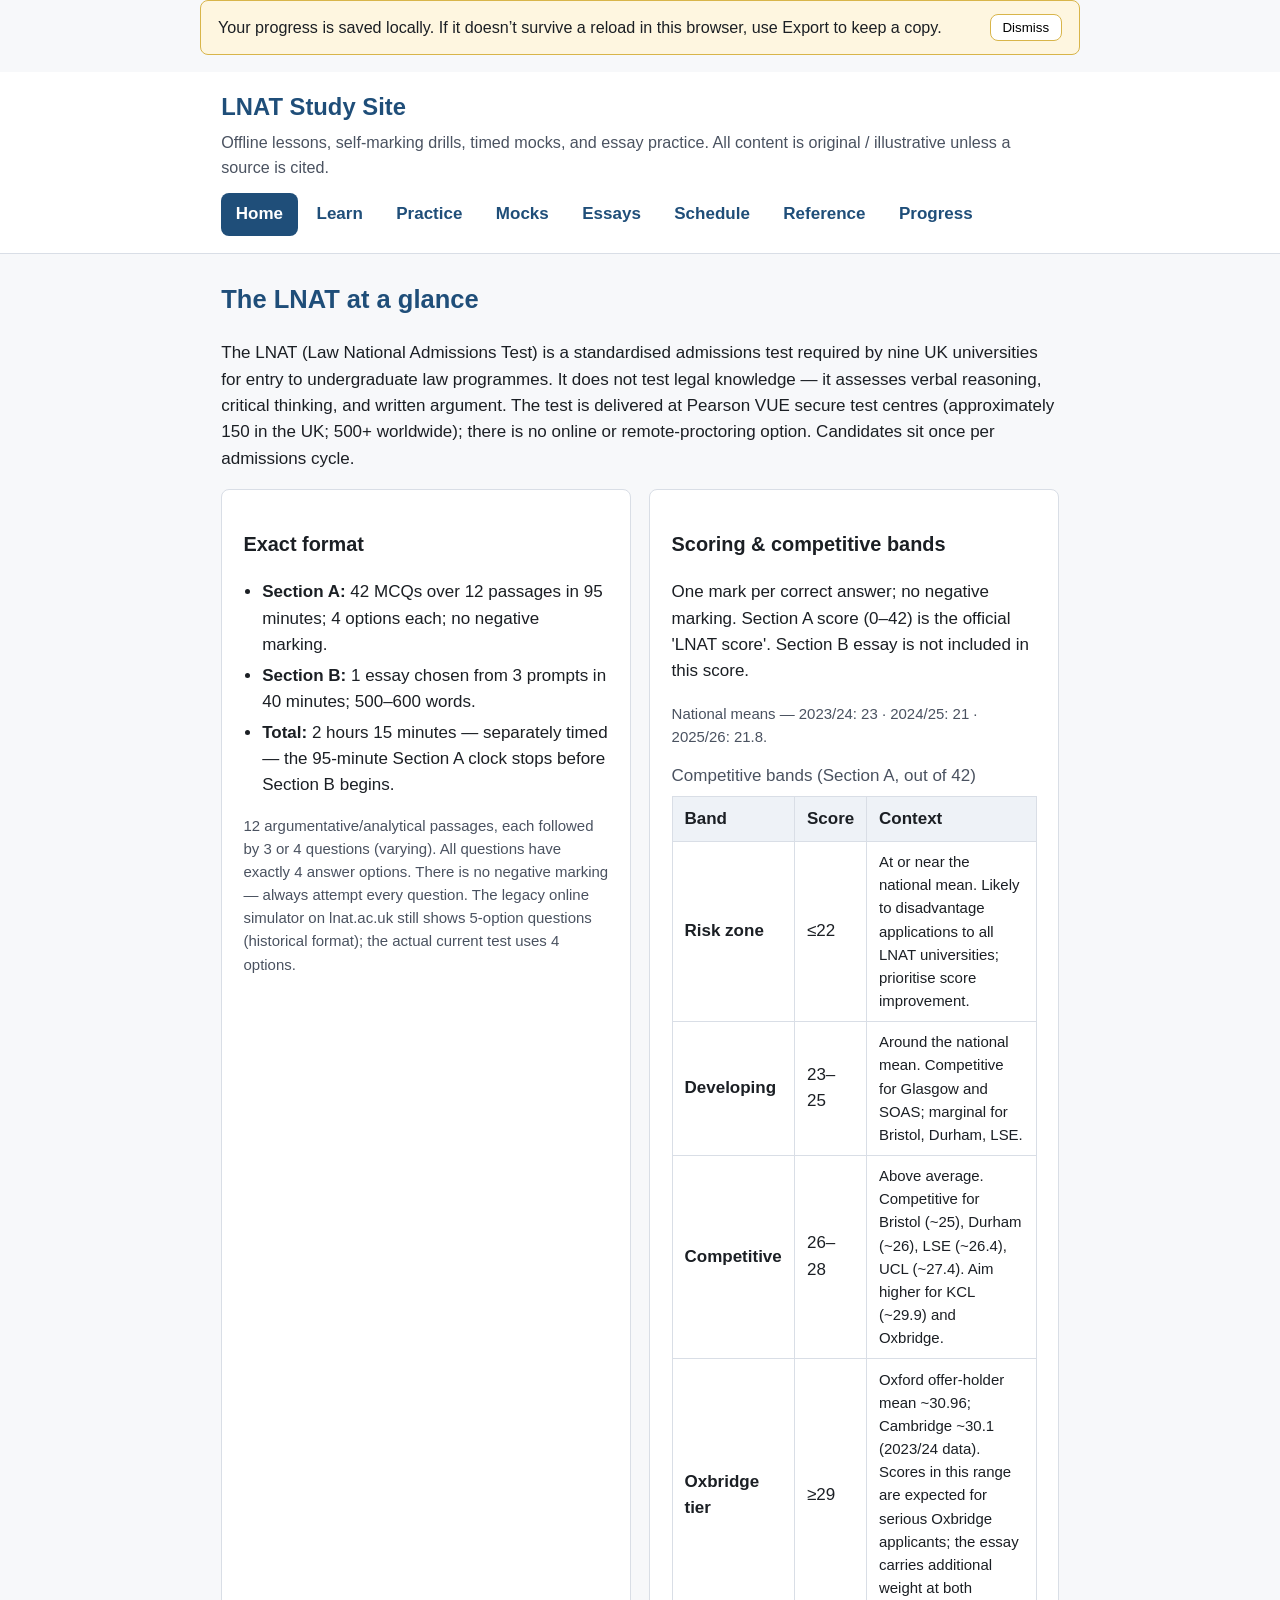
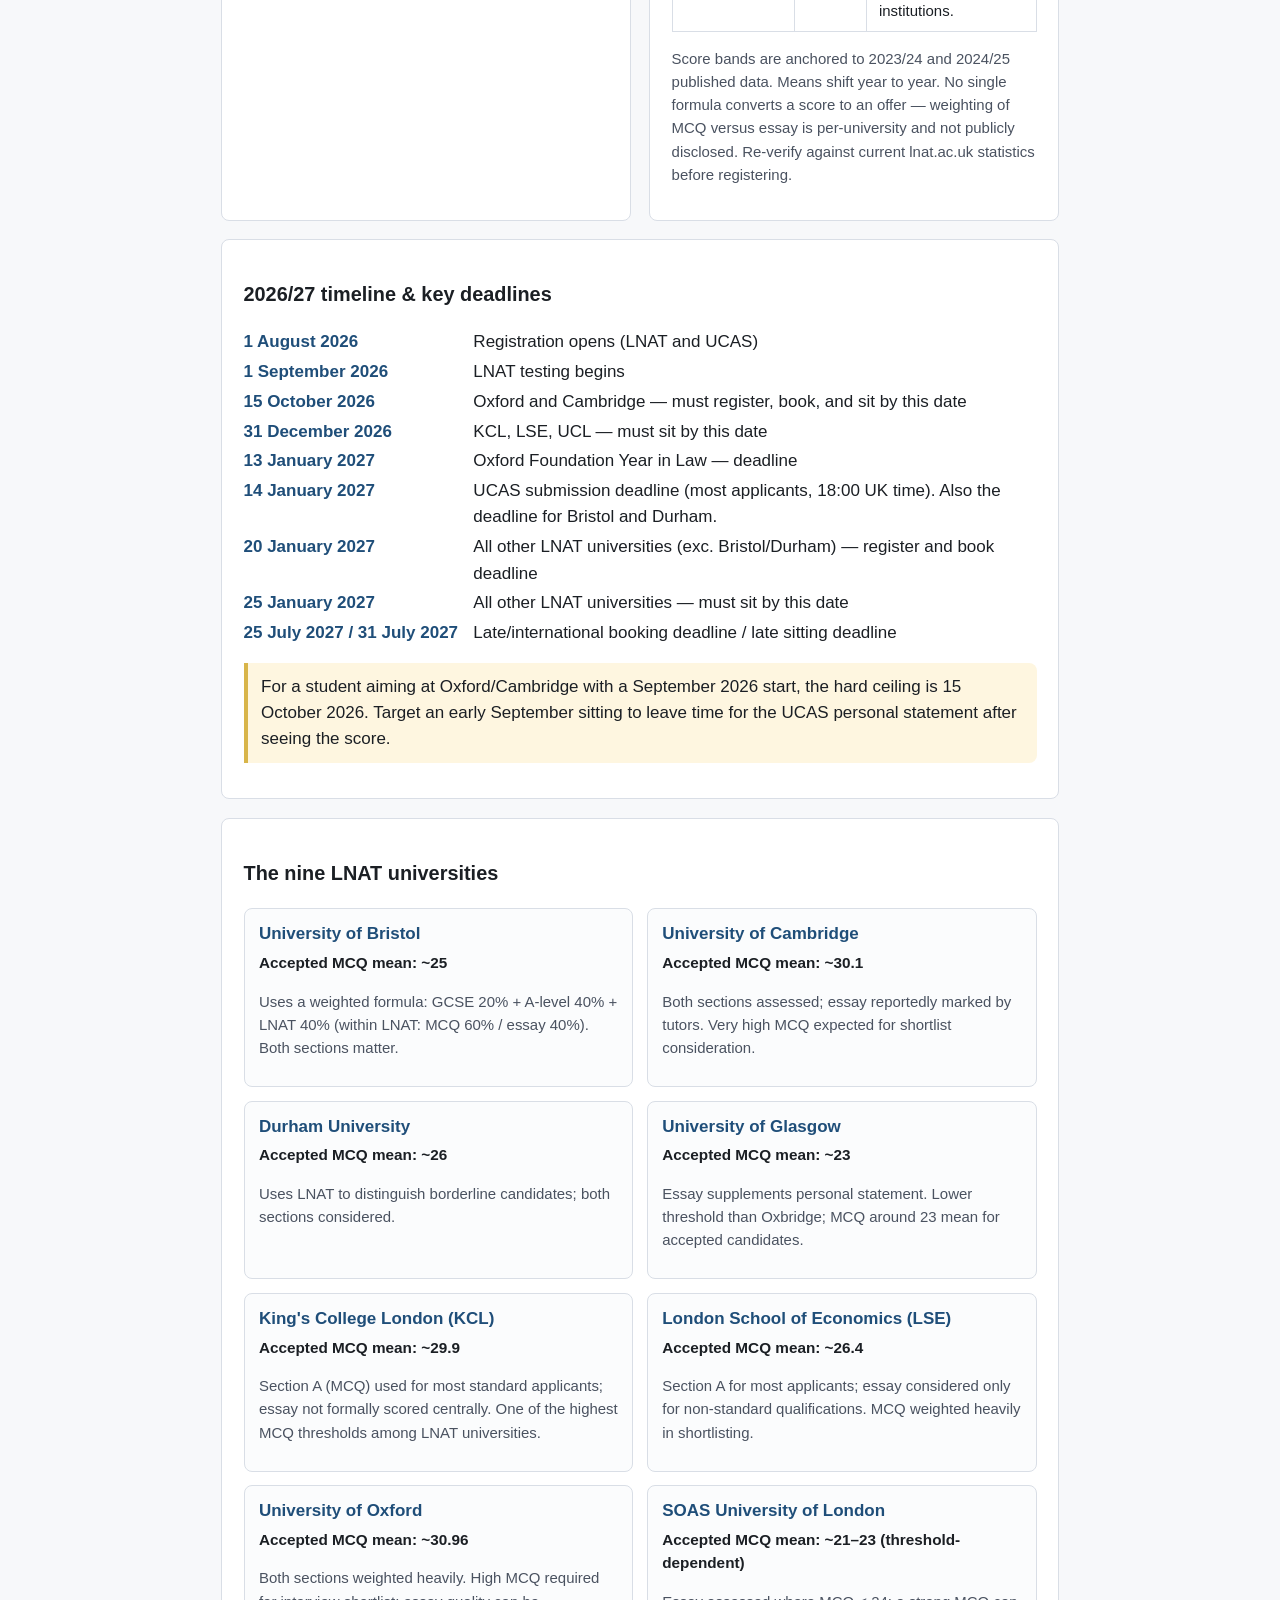
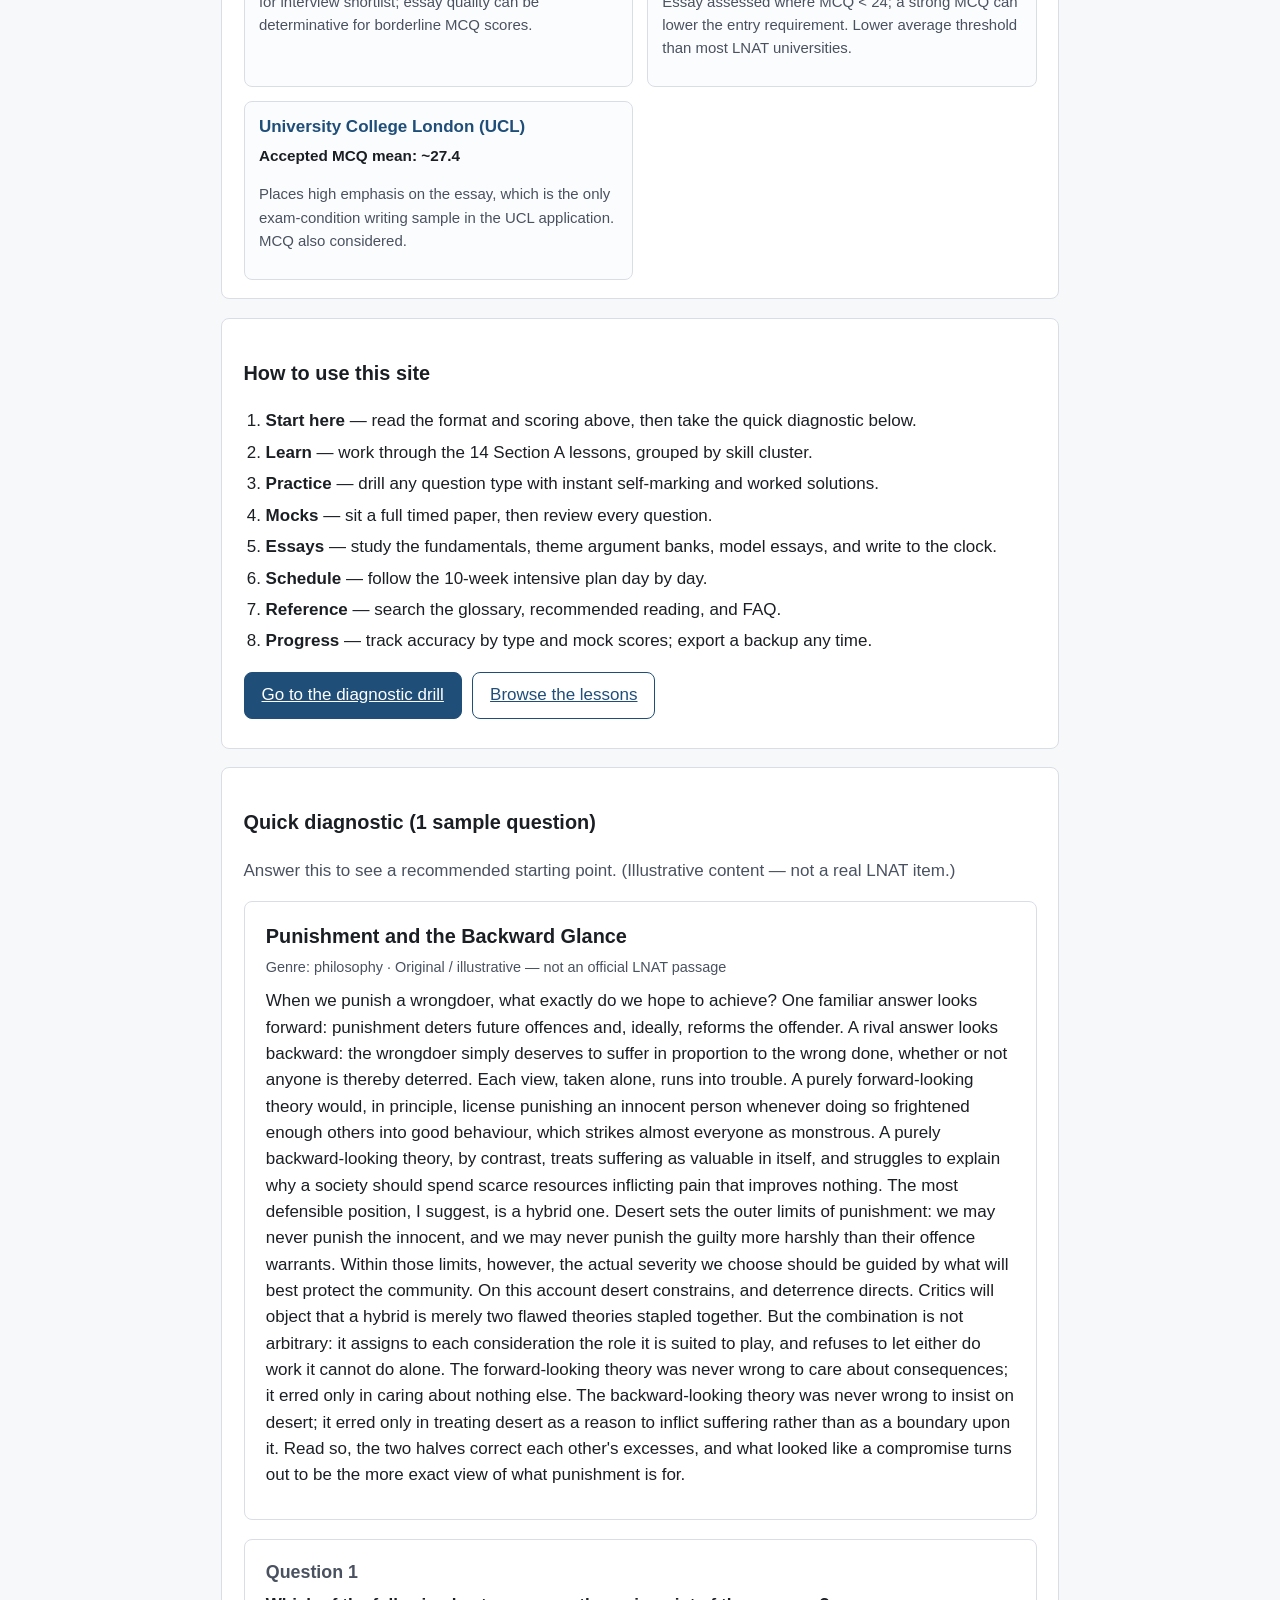
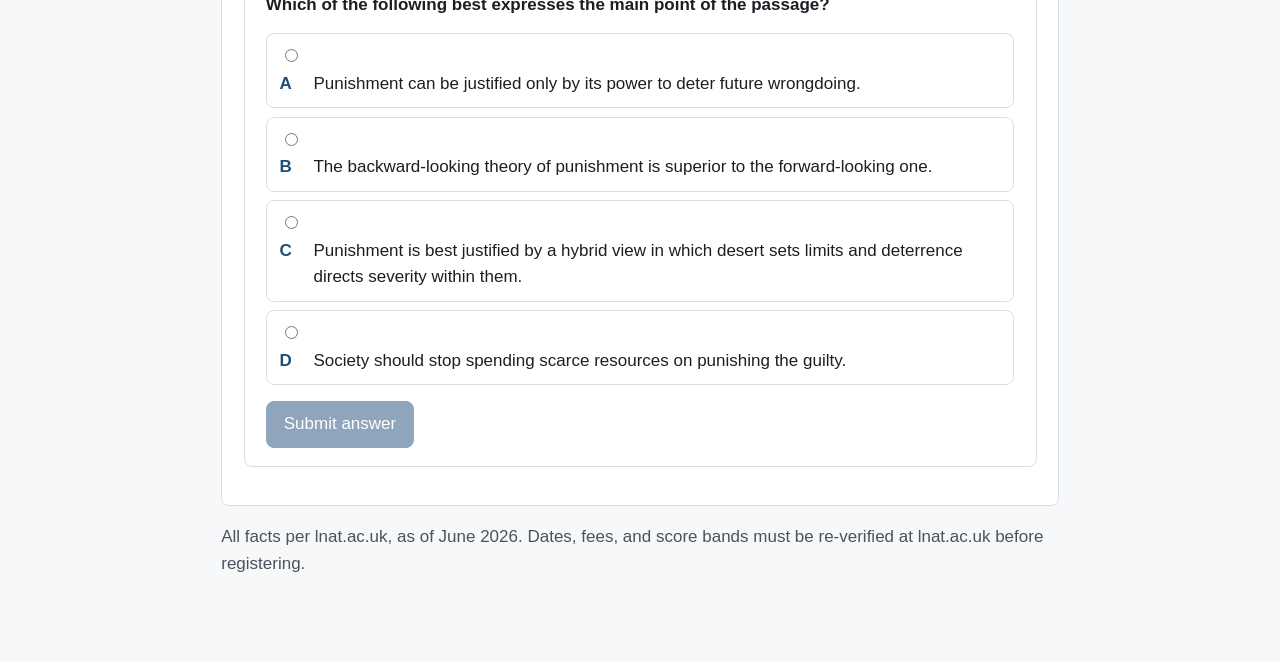
==== index.html @ 8a141f0b "LNAT 2026/27 complete study site: lessons, 387-question bank, 5 mocks, essays, schedule, reference" ====
<!DOCTYPE html>
<html lang="en">
<head>
  <meta charset="utf-8">
  <meta name="viewport" content="width=device-width, initial-scale=1">
  <title>LNAT Study Site — Learn, Practice & Mocks</title>
  <!-- Inline data-URI favicon: avoids a favicon.ico request (no CDN, works offline). -->
  <link rel="icon" href="data:image/svg+xml,%3Csvg xmlns='http://www.w3.org/2000/svg' viewBox='0 0 16 16'%3E%3Crect width='16' height='16' rx='3' fill='%231f4e79'/%3E%3Ctext x='8' y='12' font-size='10' text-anchor='middle' fill='white' font-family='sans-serif'%3EL%3C/text%3E%3C/svg%3E">
  <link rel="stylesheet" href="assets/css/styles.css">
</head>
<body>
  <a class="skip-link" href="#main">Skip to main content</a>

  <header class="site-top">
    <div class="wrap">
      <h1 class="site-title">LNAT Study Site</h1>
      <p class="site-subtitle">Offline lessons, self-marking drills, timed mocks, and essay practice. All content is original / illustrative unless a source is cited.</p>
      <div id="site-header"><!-- nav injected by nav.js --></div>
    </div>
  </header>

  <main id="main">

    <!-- ============================ HOME / ORIENTATION ============================ -->
    <section data-view-panel="home" aria-labelledby="home-h">
      <h2 id="home-h">The LNAT at a glance</h2>
      <div id="home-overview"><!-- overview injected --></div>

      <div class="grid-2">
        <div class="panel-card">
          <h3>Exact format</h3>
          <div id="home-format"><!-- format injected --></div>
        </div>
        <div class="panel-card">
          <h3>Scoring &amp; competitive bands</h3>
          <div id="home-scoring"><!-- scoring injected --></div>
        </div>
      </div>

      <div class="panel-card">
        <h3>2026/27 timeline &amp; key deadlines</h3>
        <div id="home-timeline"><!-- timeline injected --></div>
      </div>

      <div class="panel-card">
        <h3>The nine LNAT universities</h3>
        <div id="home-universities"><!-- universities injected --></div>
      </div>

      <div class="panel-card">
        <h3>How to use this site</h3>
        <ol class="how-to-list">
          <li><strong>Start here</strong> — read the format and scoring above, then take the quick diagnostic below.</li>
          <li><strong>Learn</strong> — work through the 14 Section A lessons, grouped by skill cluster.</li>
          <li><strong>Practice</strong> — drill any question type with instant self-marking and worked solutions.</li>
          <li><strong>Mocks</strong> — sit a full timed paper, then review every question.</li>
          <li><strong>Essays</strong> — study the fundamentals, theme argument banks, model essays, and write to the clock.</li>
          <li><strong>Schedule</strong> — follow the 10-week intensive plan day by day.</li>
          <li><strong>Reference</strong> — search the glossary, recommended reading, and FAQ.</li>
          <li><strong>Progress</strong> — track accuracy by type and mock scores; export a backup any time.</li>
        </ol>
        <div class="controls-row">
          <a class="btn btn-primary" href="#practice" id="home-go-diagnostic">Go to the diagnostic drill</a>
          <a class="btn" href="#learn">Browse the lessons</a>
        </div>
      </div>

      <div class="panel-card">
        <h3>Quick diagnostic (1 sample question)</h3>
        <p class="muted">Answer this to see a recommended starting point. (Illustrative content — not a real LNAT item.)</p>
        <div id="home-diagnostic"><!-- question injected --></div>
        <p id="diagnostic-recommendation" class="honesty-note" hidden></p>
      </div>

      <p class="muted" id="home-source-note"></p>
    </section>

    <!-- ============================ LEARN — SECTION A LESSONS ============================ -->
    <section data-view-panel="learn" aria-labelledby="learn-h" hidden>
      <h2 id="learn-h">Learn — Section A lessons</h2>
      <p class="muted">All 14 lessons, grouped by skill cluster. Each lesson covers what the type is, how to recognise it, a worked example, the common traps, and a strategy. Select a lesson to open it.</p>
      <div class="learn-layout">
        <nav class="lesson-index" aria-label="Lesson list">
          <div id="lesson-index"><!-- lesson index injected --></div>
        </nav>
        <div class="lesson-detail" id="lesson-detail" aria-live="polite">
          <!-- selected lesson injected -->
        </div>
      </div>
    </section>

    <!-- ============================ PRACTICE — DRILLS ============================ -->
    <section data-view-panel="practice" aria-labelledby="practice-h" hidden>
      <h2 id="practice-h">Practice — drills</h2>
      <p class="muted">Drill questions by type and difficulty. Pick an option and submit: the engine marks instantly and reveals why each option is right or wrong, plus a worked solution. The correct answer is not present on the page until you submit. Mock items stay unseen — these are dedicated practice questions.</p>

      <form class="filter-bar" id="practice-filters" aria-label="Drill filters">
        <div class="field">
          <label for="filter-type">Question type</label>
          <select id="filter-type" name="type">
            <option value="all">All types</option>
          </select>
        </div>
        <div class="field">
          <label for="filter-difficulty">Difficulty</label>
          <select id="filter-difficulty" name="difficulty">
            <option value="all">All difficulties</option>
            <option value="easy">Easy</option>
            <option value="medium">Medium</option>
            <option value="hard">Hard</option>
          </select>
        </div>
        <div class="field">
          <label for="filter-count">How many</label>
          <select id="filter-count" name="count">
            <option value="5">5 questions</option>
            <option value="10" selected>10 questions</option>
            <option value="20">20 questions</option>
            <option value="0">All matching</option>
          </select>
        </div>
        <div class="field field-actions">
          <button type="submit" class="btn btn-primary" id="practice-start">Start drill</button>
        </div>
      </form>
      <p id="practice-status" class="muted" aria-live="polite"></p>
      <div id="practice-questions"><!-- drill questions injected --></div>
    </section>

    <!-- ============================ MOCKS ============================ -->
    <section data-view-panel="mocks" aria-labelledby="mocks-h" hidden>
      <h2 id="mocks-h">Mocks</h2>
      <p class="muted">Five full timed papers. Each is Section A (42 questions, 95 minutes, no negative marking) followed by Section B (one essay from three prompts, 40 minutes). After Section A you get a score out of 42 with a band label and a per-type breakdown, and you can review every question with its rationale.</p>
      <div id="mock-list"><!-- mock cards injected --></div>

      <div id="mock-runner" hidden>
        <div class="runner-bar">
          <div>
            <h3 id="mock-runner-title">Mock</h3>
            <p class="muted" id="mock-phase-label"></p>
          </div>
          <div class="runner-bar-right">
            <span id="mock-timer" class="timer-display" aria-live="polite"></span>
            <button type="button" id="mock-quit" class="btn">Quit mock</button>
          </div>
        </div>
        <div id="mock-questions"><!-- Section A questions injected --></div>
        <div id="mock-essay" hidden><!-- Section B injected --></div>
        <div id="mock-report" aria-live="polite"><!-- score report injected --></div>
      </div>
    </section>

    <!-- ============================ ESSAYS — SECTION B ============================ -->
    <section data-view-panel="essays" aria-labelledby="essays-h" hidden>
      <h2 id="essays-h">Essays — Section B</h2>
      <p class="honesty-note">Section B is self-assessed against a rubric; it is not auto-graded. The mechanical checklist below catches structural and surface problems reliably, but whether your argument persuades a reader who does not share your assumptions needs a real human reader.</p>

      <div class="subtabs" role="tablist" aria-label="Essay sections">
        <button type="button" class="subtab" role="tab" data-essay-tab="guide" aria-selected="true">Fundamentals</button>
        <button type="button" class="subtab" role="tab" data-essay-tab="banks" aria-selected="false">Argument banks</button>
        <button type="button" class="subtab" role="tab" data-essay-tab="prompts" aria-selected="false">Prompt bank</button>
        <button type="button" class="subtab" role="tab" data-essay-tab="models" aria-selected="false">Model essays</button>
        <button type="button" class="subtab" role="tab" data-essay-tab="practice" aria-selected="false">Practice</button>
      </div>

      <div class="subtab-panel" data-essay-panel="guide">
        <div id="essay-guide"><!-- fundamentals + checklist injected --></div>
      </div>

      <div class="subtab-panel" data-essay-panel="banks" hidden>
        <p class="muted">Six theme argument banks: key positions, counter-positions, concrete examples, and traceable facts you can deploy in an essay.</p>
        <div class="filter-bar">
          <div class="field">
            <label for="bank-theme">Theme</label>
            <select id="bank-theme"></select>
          </div>
        </div>
        <div id="essay-banks"><!-- argument bank injected --></div>
      </div>

      <div class="subtab-panel" data-essay-panel="prompts" hidden>
        <p class="muted">The full prompt bank. Official LNAT prompts are clearly labelled and cited; all others are original / illustrative.</p>
        <div class="filter-bar">
          <div class="field">
            <label for="prompt-theme">Theme</label>
            <select id="prompt-theme">
              <option value="all">All themes</option>
            </select>
          </div>
          <div class="field">
            <label for="prompt-source">Source</label>
            <select id="prompt-source">
              <option value="all">All prompts</option>
              <option value="official-cited">Official (cited)</option>
              <option value="illustrative">Illustrative</option>
            </select>
          </div>
        </div>
        <p id="prompt-count" class="muted" aria-live="polite"></p>
        <div id="essay-prompts"><!-- prompt list injected --></div>
      </div>

      <div class="subtab-panel" data-essay-panel="models" hidden>
        <p class="muted">12 model essays and 6 weak essays. Each is shown with its annotations — every annotation names a rubric dimension or a Five-I pitfall and explains how the essay hits or fails it.</p>
        <div class="filter-bar">
          <div class="field">
            <label for="model-quality">Show</label>
            <select id="model-quality">
              <option value="all">All essays</option>
              <option value="model">Model (strong) only</option>
              <option value="weak">Weak only</option>
            </select>
          </div>
        </div>
        <div id="essay-models"><!-- model/weak essays injected --></div>
      </div>

      <div class="subtab-panel" data-essay-panel="practice" hidden>
        <p class="muted">Pick a prompt, start the 40-minute Section B timer, write in the box, and on finish the self-marking checklist appears. Your essay text stays in your browser only.</p>
        <div id="essay-practice"><!-- practice editor injected --></div>
      </div>
    </section>

    <!-- ============================ SCHEDULE ============================ -->
    <section data-view-panel="schedule" aria-labelledby="schedule-h" hidden>
      <h2 id="schedule-h">Schedule — 10-week intensive plan</h2>
      <p class="muted">A day-by-day plan to an early-September 2026 test date. If targeting Oxford or Cambridge (sit by 15 October 2026), shift every week one week later.</p>
      <div id="schedule-weeks"><!-- weeks injected --></div>
    </section>

    <!-- ============================ REFERENCE ============================ -->
    <section data-view-panel="reference" aria-labelledby="reference-h" hidden>
      <h2 id="reference-h">Reference</h2>

      <div class="subtabs" role="tablist" aria-label="Reference sections">
        <button type="button" class="subtab" role="tab" data-ref-tab="glossary" aria-selected="true">Glossary</button>
        <button type="button" class="subtab" role="tab" data-ref-tab="reading" aria-selected="false">Recommended reading</button>
        <button type="button" class="subtab" role="tab" data-ref-tab="faq" aria-selected="false">FAQ</button>
      </div>

      <div class="subtab-panel" data-ref-panel="glossary">
        <div class="filter-bar">
          <div class="field field-grow">
            <label for="glossary-search">Search the glossary</label>
            <input type="search" id="glossary-search" placeholder="e.g. assumption, specious, tone…" autocomplete="off">
          </div>
        </div>
        <p id="glossary-count" class="muted" aria-live="polite"></p>
        <dl id="glossary-list"><!-- glossary injected --></dl>
      </div>

      <div class="subtab-panel" data-ref-panel="reading" hidden>
        <div id="reading-content"><!-- reading injected --></div>
      </div>

      <div class="subtab-panel" data-ref-panel="faq" hidden>
        <div id="faq-list"><!-- faq injected --></div>
      </div>
    </section>

    <!-- ============================ PROGRESS ============================ -->
    <section data-view-panel="progress" aria-labelledby="progress-h" hidden>
      <h2 id="progress-h">Progress</h2>
      <p id="storage-status" class="muted">Detecting storage…</p>

      <div class="grid-2">
        <div class="panel-card">
          <h3>Overall</h3>
          <div id="progress-overall"><!-- summary injected --></div>
        </div>
        <div class="panel-card">
          <h3>Mocks taken</h3>
          <div id="progress-mocks"><!-- mock history injected --></div>
        </div>
      </div>

      <div class="panel-card">
        <h3>Accuracy by question type</h3>
        <div id="progress-bytype"><!-- per-type table injected --></div>
      </div>

      <div class="panel-card">
        <h3>Lessons viewed</h3>
        <div id="progress-lessons"><!-- lessons-viewed injected --></div>
      </div>

      <div class="panel-card">
        <h3>Backup &amp; restore</h3>
        <p class="muted">For automatic saving across reloads, open this site in Chrome, Edge, or Firefox. Safari over <code>file://</code> may not persist — use <strong>Export progress</strong> to keep a copy.</p>
        <div class="controls-row">
          <button type="button" id="export-progress" class="btn btn-primary">Export progress</button>
          <label class="btn" for="import-progress">Import progress
            <input type="file" id="import-progress" accept="application/json,.json" hidden>
          </label>
          <button type="button" id="reset-progress" class="btn">Reset progress</button>
        </div>
        <p id="import-status" class="muted" aria-live="polite"></p>
      </div>
    </section>

  </main>

  <!-- Engine load order: loader FIRST, then PRODUCTION data (order = data/manifest.js),
       then engine modules, then bootstrap. SAMPLE.js is a dev fixture and is
       intentionally NOT loaded in production. -->
  <script src="assets/js/engine/loader.js"></script>

  <!-- Production data (order = data/manifest.js). Engine buckets first. -->
  <!-- Section A: passage/question producers (drills, then mocks) -->
  <script src="data/questions/drill-a.js"></script>
  <script src="data/questions/drill-b.js"></script>
  <script src="data/questions/drill-c.js"></script>
  <script src="data/questions/drill-d.js"></script>
  <script src="data/mocks/mock-01.js"></script>
  <script src="data/mocks/mock-02.js"></script>
  <script src="data/mocks/mock-03.js"></script>
  <script src="data/mocks/mock-04.js"></script>
  <script src="data/mocks/mock-05.js"></script>
  <!-- Section B: fundamentals (canonical prompt-601..609) before themes -->
  <script src="data/essays/fundamentals.js"></script>
  <script src="data/essays/theme-lawjustice.js"></script>
  <script src="data/essays/theme-civillib.js"></script>
  <script src="data/essays/theme-education.js"></script>
  <script src="data/essays/theme-ethics.js"></script>
  <script src="data/essays/theme-politics.js"></script>
  <script src="data/essays/theme-mediatech.js"></script>
  <!-- Auxiliary singletons -->
  <script src="data/lessons/lessons-a.js"></script>
  <script src="data/lessons/lessons-b.js"></script>
  <script src="data/schedule.js"></script>
  <script src="data/reference.js"></script>

  <!-- Engine modules + bootstrap -->
  <script src="assets/js/engine/engine.js"></script>
  <script src="assets/js/engine/timer.js"></script>
  <script src="assets/js/engine/mock.js"></script>
  <script src="assets/js/engine/progress.js"></script>
  <script src="assets/js/engine/nav.js"></script>
  <script src="assets/js/app.js"></script>
</body>
</html>
---- assets/css/styles.css ----
/*
 * styles.css — single offline stylesheet for the LNAT study site.
 * Clean, calm, high-contrast study-tool aesthetic. System fonts only (no CDN).
 * Correct/incorrect are conveyed by text + icon + shape, never color alone (AC-Q8).
 */

:root {
  --bg: #f7f8fa;
  --surface: #ffffff;
  --ink: #1b1f24;
  --ink-soft: #4a5260;
  --line: #d9dee6;
  --accent: #1f4e79;       /* calm navy */
  --accent-ink: #ffffff;
  --correct: #1b6b3a;      /* AA-contrast green */
  --correct-bg: #e7f4ec;
  --incorrect: #9a2a2a;    /* AA-contrast red */
  --incorrect-bg: #fbeaea;
  --warn-bg: #fef6e0;
  --warn-line: #d8b54a;
  --radius: 8px;
  --maxw: 880px;
}

* { box-sizing: border-box; }

html { font-size: 17px; }

body {
  margin: 0;
  background: var(--bg);
  color: var(--ink);
  font-family: -apple-system, BlinkMacSystemFont, "Segoe UI", Roboto, Helvetica, Arial, sans-serif;
  line-height: 1.55;
}

/* Skip link for keyboard users */
.skip-link {
  position: absolute;
  left: -999px;
  top: 0;
  background: var(--accent);
  color: var(--accent-ink);
  padding: 0.5rem 0.75rem;
  border-radius: 0 0 var(--radius) 0;
  z-index: 100;
}
.skip-link:focus { left: 0; }

/* Visible focus everywhere (AC-Q8) */
a:focus-visible,
button:focus-visible,
input:focus-visible,
label:focus-within {
  outline: 3px solid #2c7be5;
  outline-offset: 2px;
}

header.site-top {
  background: var(--surface);
  border-bottom: 1px solid var(--line);
}
.site-top .wrap { max-width: var(--maxw); margin: 0 auto; padding: 1rem 1.25rem; }
.site-title { margin: 0; font-size: 1.4rem; color: var(--accent); }
.site-subtitle { margin: 0.25rem 0 0; color: var(--ink-soft); font-size: 0.95rem; }

/* Navigation */
.site-nav { margin-top: 0.75rem; }
.nav-list {
  list-style: none; margin: 0; padding: 0;
  display: flex; flex-wrap: wrap; gap: 0.25rem;
}
.nav-link {
  display: inline-block;
  padding: 0.45rem 0.8rem;
  color: var(--accent);
  text-decoration: none;
  border: 1px solid transparent;
  border-radius: var(--radius);
  font-weight: 600;
}
.nav-link:hover { background: #eef2f7; }
.nav-link[aria-current="page"] {
  background: var(--accent);
  color: var(--accent-ink);
}

main { max-width: var(--maxw); margin: 0 auto; padding: 1.5rem 1.25rem 4rem; }

h2 { color: var(--accent); margin-top: 0; }

/* Storage banner (non-blocking) */
.storage-banner {
  background: var(--warn-bg);
  border: 1px solid var(--warn-line);
  border-radius: var(--radius);
  padding: 0.75rem 1rem;
  margin: 0 auto 1rem;
  max-width: var(--maxw);
  display: flex;
  align-items: center;
  gap: 1rem;
  font-size: 0.95rem;
}
.storage-banner-close {
  margin-left: auto;
  border: 1px solid var(--warn-line);
  background: #fff;
  border-radius: var(--radius);
  padding: 0.3rem 0.7rem;
  cursor: pointer;
}

/* Cards / panels */
.passage-panel,
.question-card,
.score-report,
.section-b-block,
.panel-card {
  background: var(--surface);
  border: 1px solid var(--line);
  border-radius: var(--radius);
  padding: 1.1rem 1.25rem;
  margin-bottom: 1.1rem;
}
.passage-title { margin: 0 0 0.25rem; }
.passage-genre { color: var(--ink-soft); font-size: 0.85rem; margin-bottom: 0.6rem; }
.passage-body { margin: 0 0 0.7rem; }

.question-heading { margin: 0 0 0.3rem; font-size: 1.05rem; color: var(--ink-soft); }
.question-stem { font-weight: 600; margin: 0 0 0.9rem; }

/* Options */
.options { display: flex; flex-direction: column; gap: 0.5rem; }
.option-row {
  border: 1px solid var(--line);
  border-radius: var(--radius);
  padding: 0.6rem 0.75rem;
}
.option-row { transition: background 0.1s ease; }
.option-label { display: flex; align-items: baseline; gap: 0.6rem; cursor: pointer; }
.option-input { margin-top: 0.2rem; }
.option-letter {
  font-weight: 700; color: var(--accent);
  min-width: 1.4rem; display: inline-block;
}
.option-text { flex: 1; }

/* Revealed states — color PLUS text marker PLUS border weight (not color-only) */
.option-row.is-correct {
  background: var(--correct-bg);
  border-color: var(--correct);
  border-left: 5px solid var(--correct);
}
.option-row.is-incorrect {
  background: var(--incorrect-bg);
  border-color: var(--incorrect);
  border-left: 5px solid var(--incorrect);
}
.option-marker {
  display: inline-block;
  margin-top: 0.4rem;
  font-weight: 700;
  font-size: 0.9rem;
}
.is-correct .option-marker { color: var(--correct); }
.is-incorrect .option-marker { color: var(--incorrect); }
.option-rationale {
  margin: 0.45rem 0 0;
  font-size: 0.95rem;
  color: var(--ink-soft);
}

/* Buttons */
.btn {
  font: inherit;
  border-radius: var(--radius);
  padding: 0.55rem 1rem;
  border: 1px solid var(--accent);
  cursor: pointer;
}
.btn-primary { background: var(--accent); color: var(--accent-ink); }
.btn-primary:disabled { opacity: 0.5; cursor: not-allowed; }
.btn:not(.btn-primary) { background: #fff; color: var(--accent); }
.submit-answer { margin-top: 0.9rem; }

/* Feedback / verdict */
.feedback { margin-top: 1rem; border-top: 1px dashed var(--line); padding-top: 0.9rem; }
.verdict { font-weight: 700; margin: 0 0 0.6rem; }
.verdict-correct { color: var(--correct); }
.verdict-incorrect { color: var(--incorrect); }
.solution-heading { margin: 0.6rem 0 0.3rem; }
.worked-solution { margin: 0; color: var(--ink-soft); }

/* Score report */
.score-headline { font-size: 1.1rem; font-weight: 600; }
.score-band { font-weight: 700; }
.score-band-note { color: var(--ink-soft); margin-top: 0; }
.type-breakdown { columns: 2; }
@media (max-width: 560px) { .type-breakdown { columns: 1; } }

/* Bands table */
.bands-table { border-collapse: collapse; width: 100%; }
.bands-table caption { text-align: left; color: var(--ink-soft); margin-bottom: 0.4rem; }
.bands-table th, .bands-table td {
  border: 1px solid var(--line);
  padding: 0.5rem 0.7rem;
  text-align: left;
}
.bands-table thead th { background: #eef2f7; }

/* Timer */
.timer-display {
  font-variant-numeric: tabular-nums;
  font-weight: 700;
  font-size: 1.2rem;
  color: var(--accent);
}

/* Misc */
.honesty-note {
  background: var(--warn-bg);
  border-left: 4px solid var(--warn-line);
  padding: 0.6rem 0.8rem;
  border-radius: 0 var(--radius) var(--radius) 0;
}
.muted { color: var(--ink-soft); }
.controls-row { display: flex; flex-wrap: wrap; gap: 0.6rem; align-items: center; margin: 0.6rem 0; }
[hidden] { display: none !important; }

.small { font-size: 0.88rem; }
h3 { color: var(--ink); }
h4 { margin: 0.8rem 0 0.3rem; }

/* Rich text blocks rendered from data (lesson/essay/guide HTML) */
.rich :first-child { margin-top: 0; }
.rich :last-child { margin-bottom: 0; }
.rich h2 { font-size: 1.15rem; color: var(--accent); margin: 1rem 0 0.4rem; }
.rich h3 { font-size: 1.02rem; margin: 0.9rem 0 0.3rem; }
.rich blockquote {
  margin: 0.6rem 0;
  padding: 0.5rem 0.9rem;
  border-left: 4px solid var(--line);
  background: #f3f5f8;
  border-radius: 0 var(--radius) var(--radius) 0;
}
.rich table { border-collapse: collapse; width: 100%; margin: 0.7rem 0; font-size: 0.93rem; }
.rich th, .rich td { border: 1px solid var(--line); padding: 0.45rem 0.6rem; text-align: left; vertical-align: top; }
.rich thead th { background: #eef2f7; }
.rich ul, .rich ol { padding-left: 1.4rem; }
.rich li { margin: 0.25rem 0; }
.rich hr { border: none; border-top: 1px solid var(--line); margin: 1rem 0; }

/* Generic layout helpers */
.grid-2 { display: grid; grid-template-columns: 1fr 1fr; gap: 1.1rem; }
@media (max-width: 720px) { .grid-2 { grid-template-columns: 1fr; } }

.facts-list { margin: 0; padding-left: 1.1rem; }
.facts-list li { margin: 0.25rem 0; }

/* Home: timeline */
.timeline { margin: 0; display: grid; grid-template-columns: max-content 1fr; gap: 0.2rem 0.9rem; }
.timeline dt { font-weight: 700; color: var(--accent); }
.timeline dd { margin: 0; }
@media (max-width: 560px) { .timeline { grid-template-columns: 1fr; } .timeline dd { margin: 0 0 0.5rem; } }

/* Home: universities */
.uni-grid { display: grid; grid-template-columns: 1fr 1fr; gap: 0.8rem; }
@media (max-width: 720px) { .uni-grid { grid-template-columns: 1fr; } }
.uni-card { border: 1px solid var(--line); border-radius: var(--radius); padding: 0.7rem 0.85rem; background: #fbfcfd; }
.uni-card h4 { margin: 0 0 0.2rem; color: var(--accent); }
.uni-mean { margin: 0 0 0.3rem; font-weight: 600; font-size: 0.9rem; }

.how-to-list { padding-left: 1.3rem; }
.how-to-list li { margin: 0.3rem 0; }

/* Learn: two-pane layout */
.learn-layout { display: grid; grid-template-columns: 250px 1fr; gap: 1.2rem; align-items: start; }
@media (max-width: 760px) { .learn-layout { grid-template-columns: 1fr; } }
.lesson-index {
  position: sticky; top: 0.5rem;
  background: var(--surface); border: 1px solid var(--line);
  border-radius: var(--radius); padding: 0.6rem 0.7rem; max-height: 80vh; overflow: auto;
}
@media (max-width: 760px) { .lesson-index { position: static; max-height: none; } }
.cluster-heading { font-size: 0.78rem; text-transform: uppercase; letter-spacing: 0.04em; color: var(--ink-soft); margin: 0.8rem 0 0.3rem; }
.cluster-heading:first-child { margin-top: 0; }
.lesson-links { list-style: none; margin: 0 0 0.3rem; padding: 0; }
.lesson-link {
  display: block; width: 100%; text-align: left;
  background: none; border: 1px solid transparent; border-radius: var(--radius);
  padding: 0.35rem 0.5rem; cursor: pointer; font: inherit; color: var(--accent); font-size: 0.92rem;
}
.lesson-link:hover { background: #eef2f7; }
.lesson-link[aria-current="true"] { background: var(--accent); color: var(--accent-ink); }
.lesson-article { background: var(--surface); border: 1px solid var(--line); border-radius: var(--radius); padding: 1.1rem 1.25rem; }
.lesson-cluster-tag { margin: 0; font-size: 0.78rem; text-transform: uppercase; letter-spacing: 0.04em; color: var(--ink-soft); }
.lesson-title { margin: 0.1rem 0 0.6rem; color: var(--accent); }
.lesson-section { margin-top: 1rem; border-top: 1px solid var(--line); padding-top: 0.6rem; }
.lesson-section:first-of-type { border-top: none; }
.cue-list { padding-left: 1.3rem; }
.cue-list li { margin: 0.3rem 0; }

/* Filter bars */
.filter-bar { display: flex; flex-wrap: wrap; gap: 0.8rem; align-items: end; margin: 0.6rem 0 1rem; }
.field { display: flex; flex-direction: column; gap: 0.25rem; }
.field-grow { flex: 1; min-width: 200px; }
.field-actions { justify-content: end; }
.field label { font-size: 0.85rem; font-weight: 600; color: var(--ink-soft); }
.field select, .field input[type="search"], .field input[type="text"] {
  font: inherit; padding: 0.45rem 0.6rem; border: 1px solid var(--line);
  border-radius: var(--radius); background: #fff; color: var(--ink); min-height: 2.4rem;
}
.prompt-select, .essay-textarea { width: 100%; }

/* Mocks */
.mock-card {
  display: flex; align-items: center; justify-content: space-between; gap: 1rem;
  background: var(--surface); border: 1px solid var(--line); border-radius: var(--radius);
  padding: 0.9rem 1.1rem; margin-bottom: 0.8rem;
}
.mock-card h3 { margin: 0 0 0.2rem; }
.runner-bar {
  display: flex; align-items: center; justify-content: space-between; gap: 1rem;
  position: sticky; top: 0; z-index: 5;
  background: var(--surface); border: 1px solid var(--line); border-radius: var(--radius);
  padding: 0.7rem 1rem; margin-bottom: 1rem;
}
.runner-bar h3 { margin: 0; }
.runner-bar-right { display: flex; align-items: center; gap: 0.8rem; }
.section-end-btn { margin-top: 0.5rem; }

/* Sub-tabs */
.subtabs { display: flex; flex-wrap: wrap; gap: 0.25rem; border-bottom: 2px solid var(--line); margin-bottom: 1rem; }
.subtab {
  font: inherit; font-weight: 600; cursor: pointer;
  background: none; border: none; color: var(--ink-soft);
  padding: 0.5rem 0.85rem; border-bottom: 3px solid transparent; margin-bottom: -2px;
}
.subtab:hover { color: var(--accent); }
.subtab[aria-selected="true"] { color: var(--accent); border-bottom-color: var(--accent); }

/* Badges */
.badge {
  display: inline-block; font-size: 0.74rem; font-weight: 700; letter-spacing: 0.02em;
  padding: 0.12rem 0.5rem; border-radius: 999px; border: 1px solid; margin-right: 0.4rem;
}
.badge-official, .badge-model { color: var(--correct); background: var(--correct-bg); border-color: var(--correct); }
.badge-illustrative { color: var(--ink-soft); background: #eef2f7; border-color: var(--line); }
.badge-weak { color: var(--incorrect); background: var(--incorrect-bg); border-color: var(--incorrect); }
.prompt-theme-tag { font-size: 0.78rem; color: var(--ink-soft); font-weight: 600; }

/* Essay: prompt bank */
.prompt-list, .bank-list, .source-list { list-style: none; margin: 0; padding: 0; }
.prompt-item { border: 1px solid var(--line); border-radius: var(--radius); padding: 0.7rem 0.85rem; margin-bottom: 0.6rem; background: var(--surface); }
.prompt-text { margin: 0.35rem 0 0; font-weight: 600; }
.chosen-prompt { font-weight: 600; color: var(--accent); }

/* Essay: argument banks */
.bank-block .bank-list li { margin: 0.4rem 0; padding-left: 0.9rem; position: relative; }
.bank-block .bank-list li::before { content: "▸"; position: absolute; left: 0; color: var(--accent); }

/* Essay: model essays with annotations */
.essay-card { border: 1px solid var(--line); border-radius: var(--radius); padding: 1rem 1.15rem; margin-bottom: 1.1rem; background: var(--surface); }
.essay-card.essay-model { border-left: 5px solid var(--correct); }
.essay-card.essay-weak { border-left: 5px solid var(--incorrect); }
.essay-card-head { display: flex; align-items: center; gap: 0.5rem; flex-wrap: wrap; margin-bottom: 0.4rem; }
.essay-prompt { font-weight: 600; margin: 0.2rem 0 0.7rem; }
.essay-cols { display: grid; grid-template-columns: 1fr 280px; gap: 1.2rem; align-items: start; }
@media (max-width: 760px) { .essay-cols { grid-template-columns: 1fr; } }
.essay-body p { margin: 0 0 0.7rem; }
.essay-annotations {
  background: #f7f9fb; border: 1px solid var(--line); border-radius: var(--radius);
  padding: 0.7rem 0.85rem; position: sticky; top: 0.5rem;
}
@media (max-width: 760px) { .essay-annotations { position: static; } }
.essay-annotations h4 { margin-top: 0; }
.annotation { border-top: 1px solid var(--line); padding: 0.5rem 0; }
.annotation:first-of-type { border-top: none; }
.annotation-label {
  display: inline-block; font-size: 0.72rem; font-weight: 700; text-transform: uppercase;
  letter-spacing: 0.03em; padding: 0.1rem 0.45rem; border-radius: 999px; margin-bottom: 0.25rem;
}
.ann-rubric .annotation-label { color: var(--accent); background: #e6eef6; }
.ann-fivei .annotation-label { color: #7a4a00; background: var(--warn-bg); }
.annotation-note { margin: 0; font-size: 0.9rem; color: var(--ink-soft); }

/* Essay writer */
.essay-writer .panel-card { margin-bottom: 1rem; }
.essay-textarea {
  font: inherit; padding: 0.7rem 0.8rem; border: 1px solid var(--line);
  border-radius: var(--radius); resize: vertical; min-height: 14rem; line-height: 1.5;
}
.word-count { margin: 0.4rem 0 0; }
.checklist-card .rich ol { margin-top: 0.3rem; }

/* Schedule */
.week-block, .faq-item, .guide-doc { background: var(--surface); border: 1px solid var(--line); border-radius: var(--radius); margin-bottom: 0.7rem; padding: 0 0.2rem; }
.week-block > summary, .faq-item > summary, .guide-doc > summary {
  cursor: pointer; padding: 0.8rem 1rem; font-weight: 600; list-style-position: inside;
}
.week-block > summary { display: flex; gap: 0.8rem; align-items: baseline; }
.week-num { color: var(--accent); font-weight: 700; white-space: nowrap; }
.week-theme { color: var(--ink); }
.week-goals, .day-block { padding: 0 1rem 0.6rem; }
.day-block { border-top: 1px solid var(--line); padding-top: 0.6rem; margin-top: 0.4rem; }
.day-head { display: flex; justify-content: space-between; align-items: baseline; gap: 0.6rem; }
.day-label { font-weight: 600; }
.task-list { margin: 0.3rem 0 0; padding-left: 1.3rem; }
.task-list li { margin: 0.25rem 0; }

/* Reference: reading + method */
.source-list li { border-bottom: 1px solid var(--line); padding: 0.5rem 0; }
.source-list li:last-child { border-bottom: none; }
.method-steps li { margin: 0.5rem 0; }

/* Progress: accuracy bars */
.acc-bar { display: inline-flex; align-items: center; gap: 0.5rem; min-width: 140px; }
.acc-fill { display: inline-block; height: 0.7rem; background: var(--accent); border-radius: 999px; min-width: 2px; }
.acc-label { font-variant-numeric: tabular-nums; font-weight: 600; font-size: 0.85rem; }

/* Print stylesheet */
@media print {
  .site-nav, .storage-banner, .btn, .submit-answer, .controls-row, .filter-bar, .subtabs, .runner-bar { display: none !important; }
  body { background: #fff; }
  .passage-panel, .question-card, .score-report, .lesson-article, .essay-card { border-color: #000; }
}
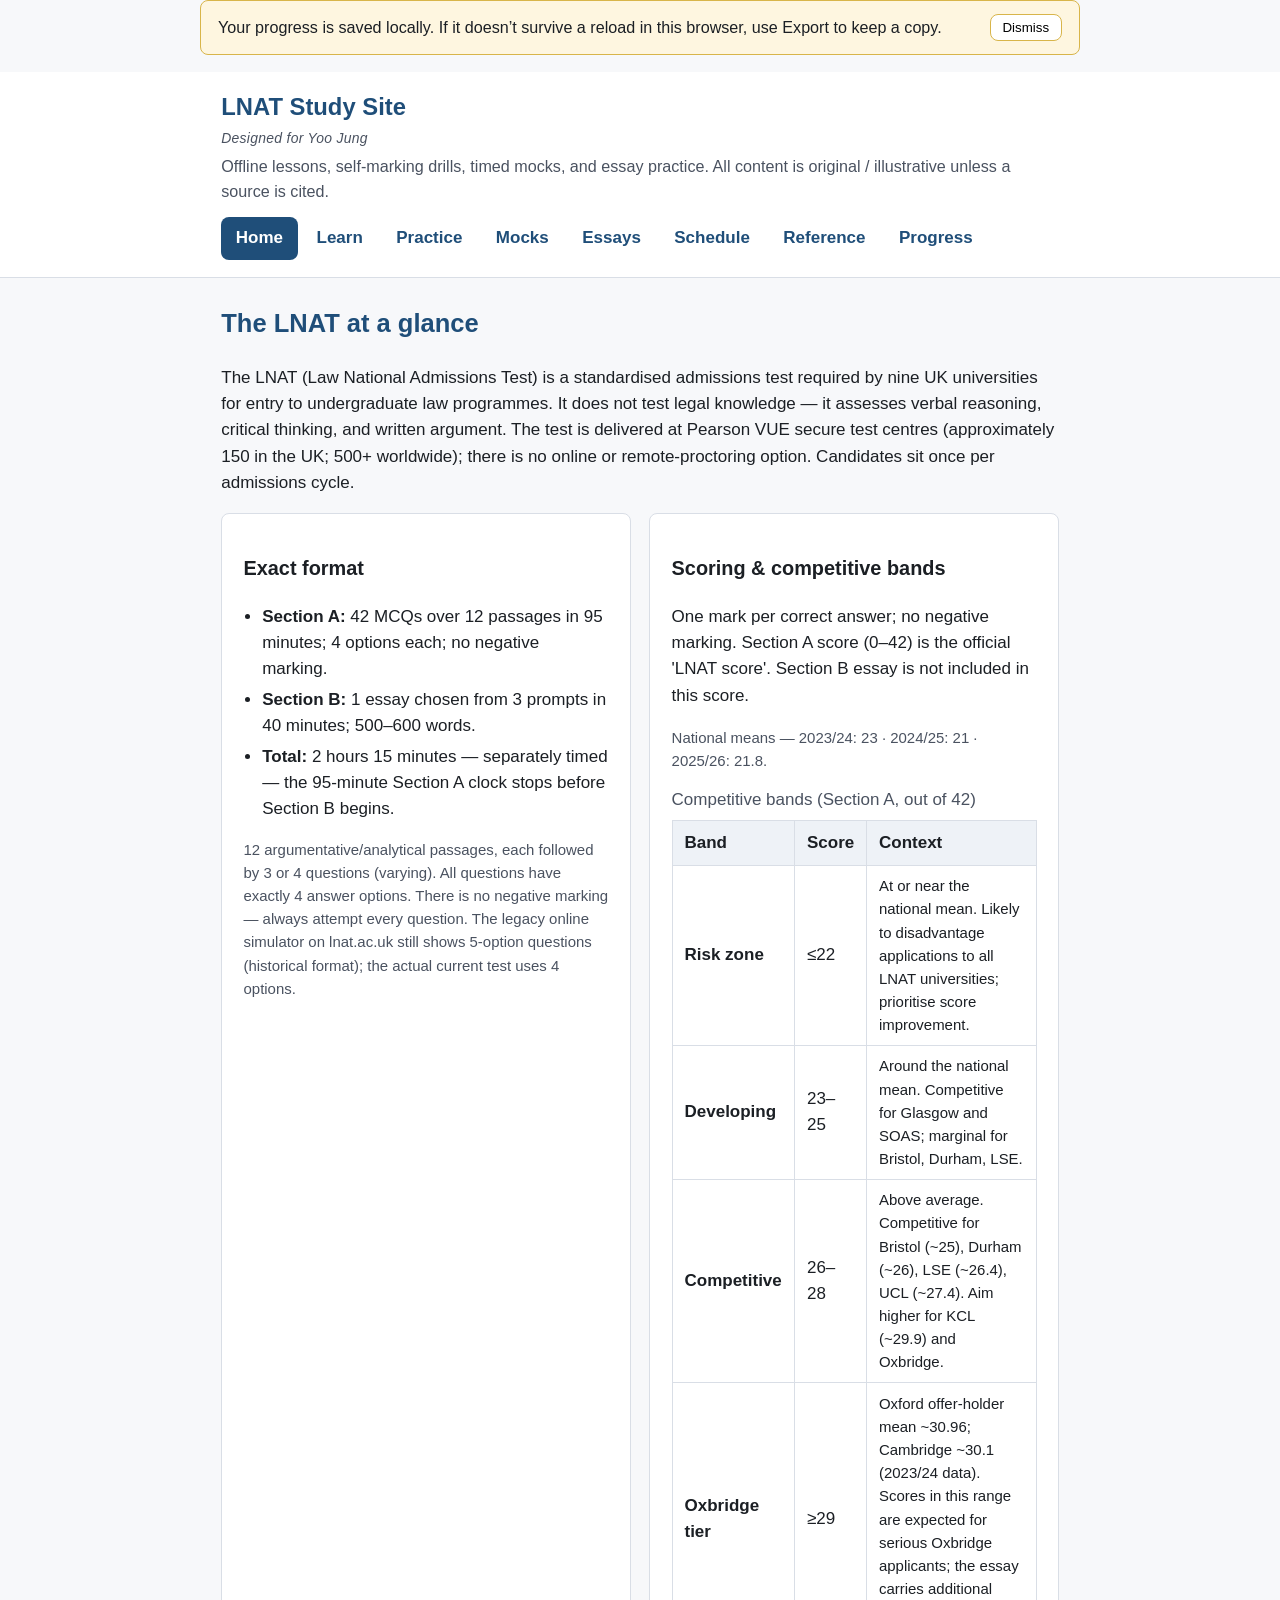
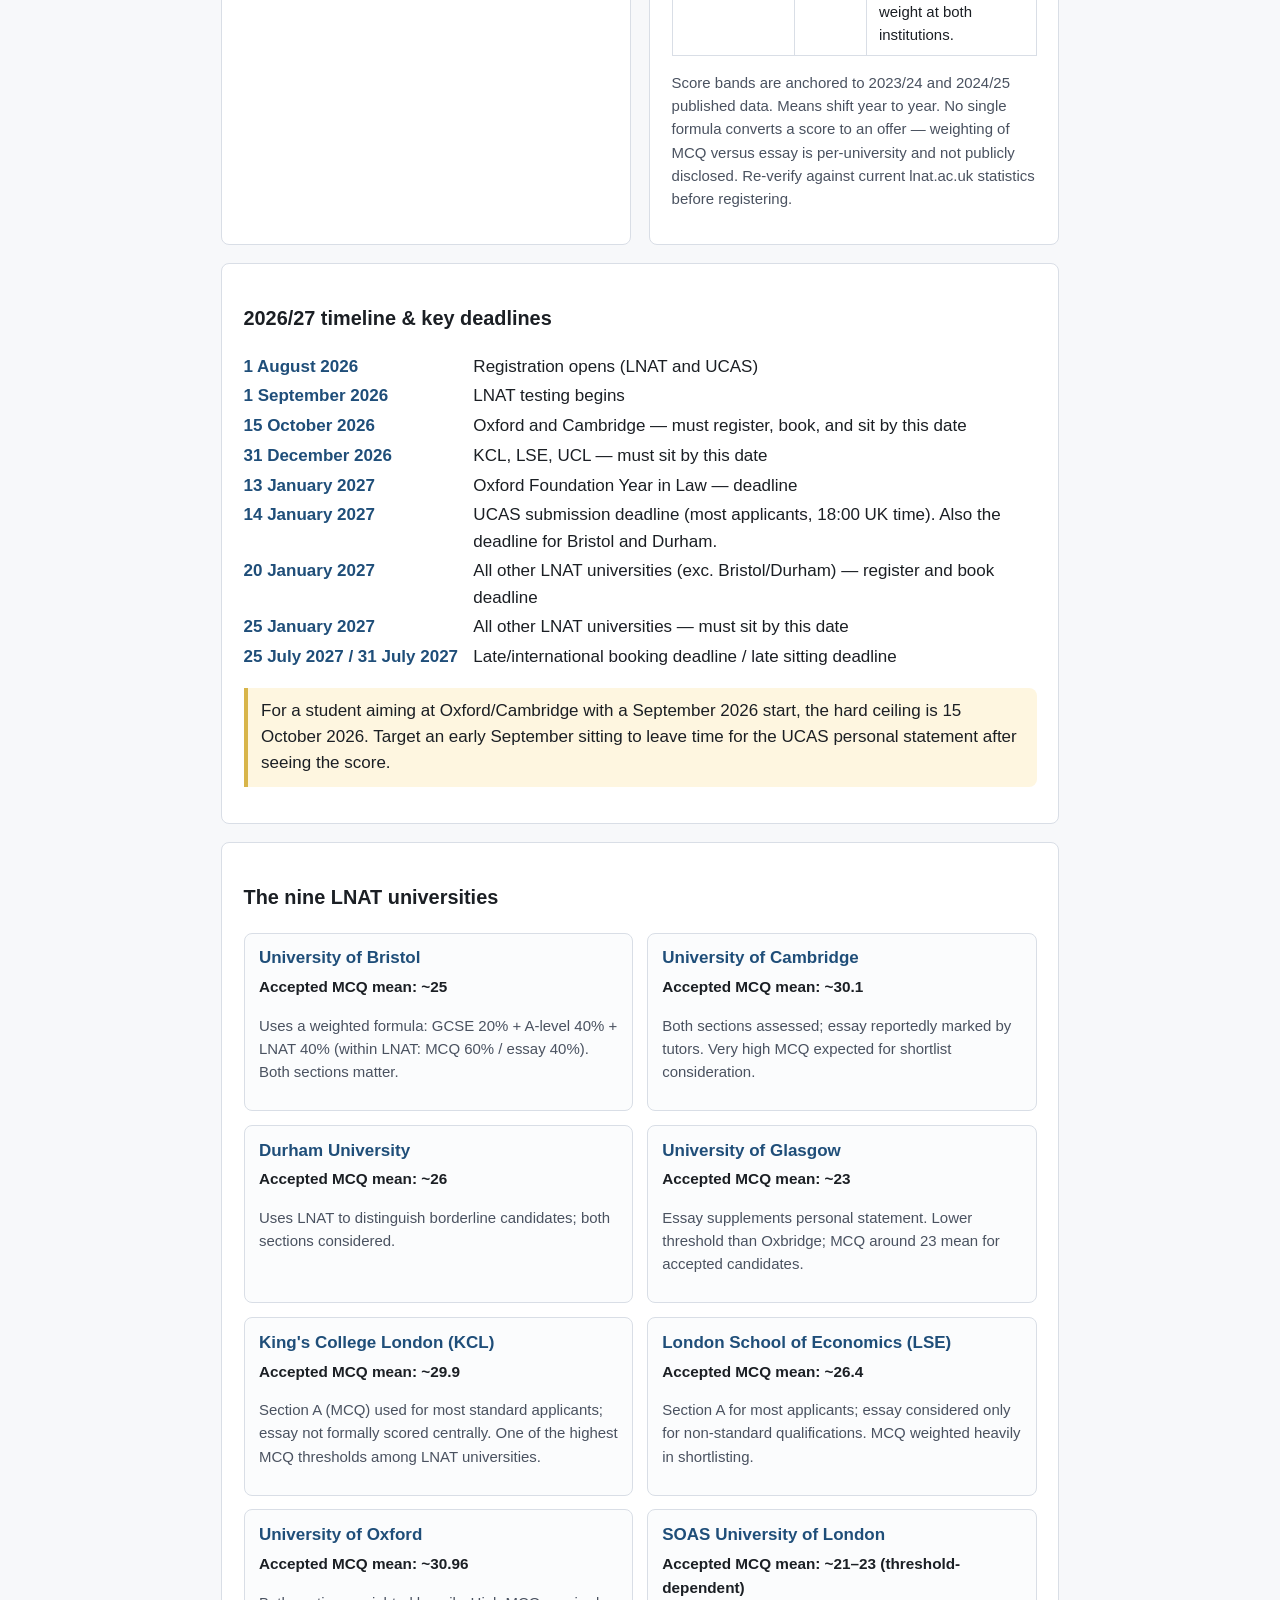
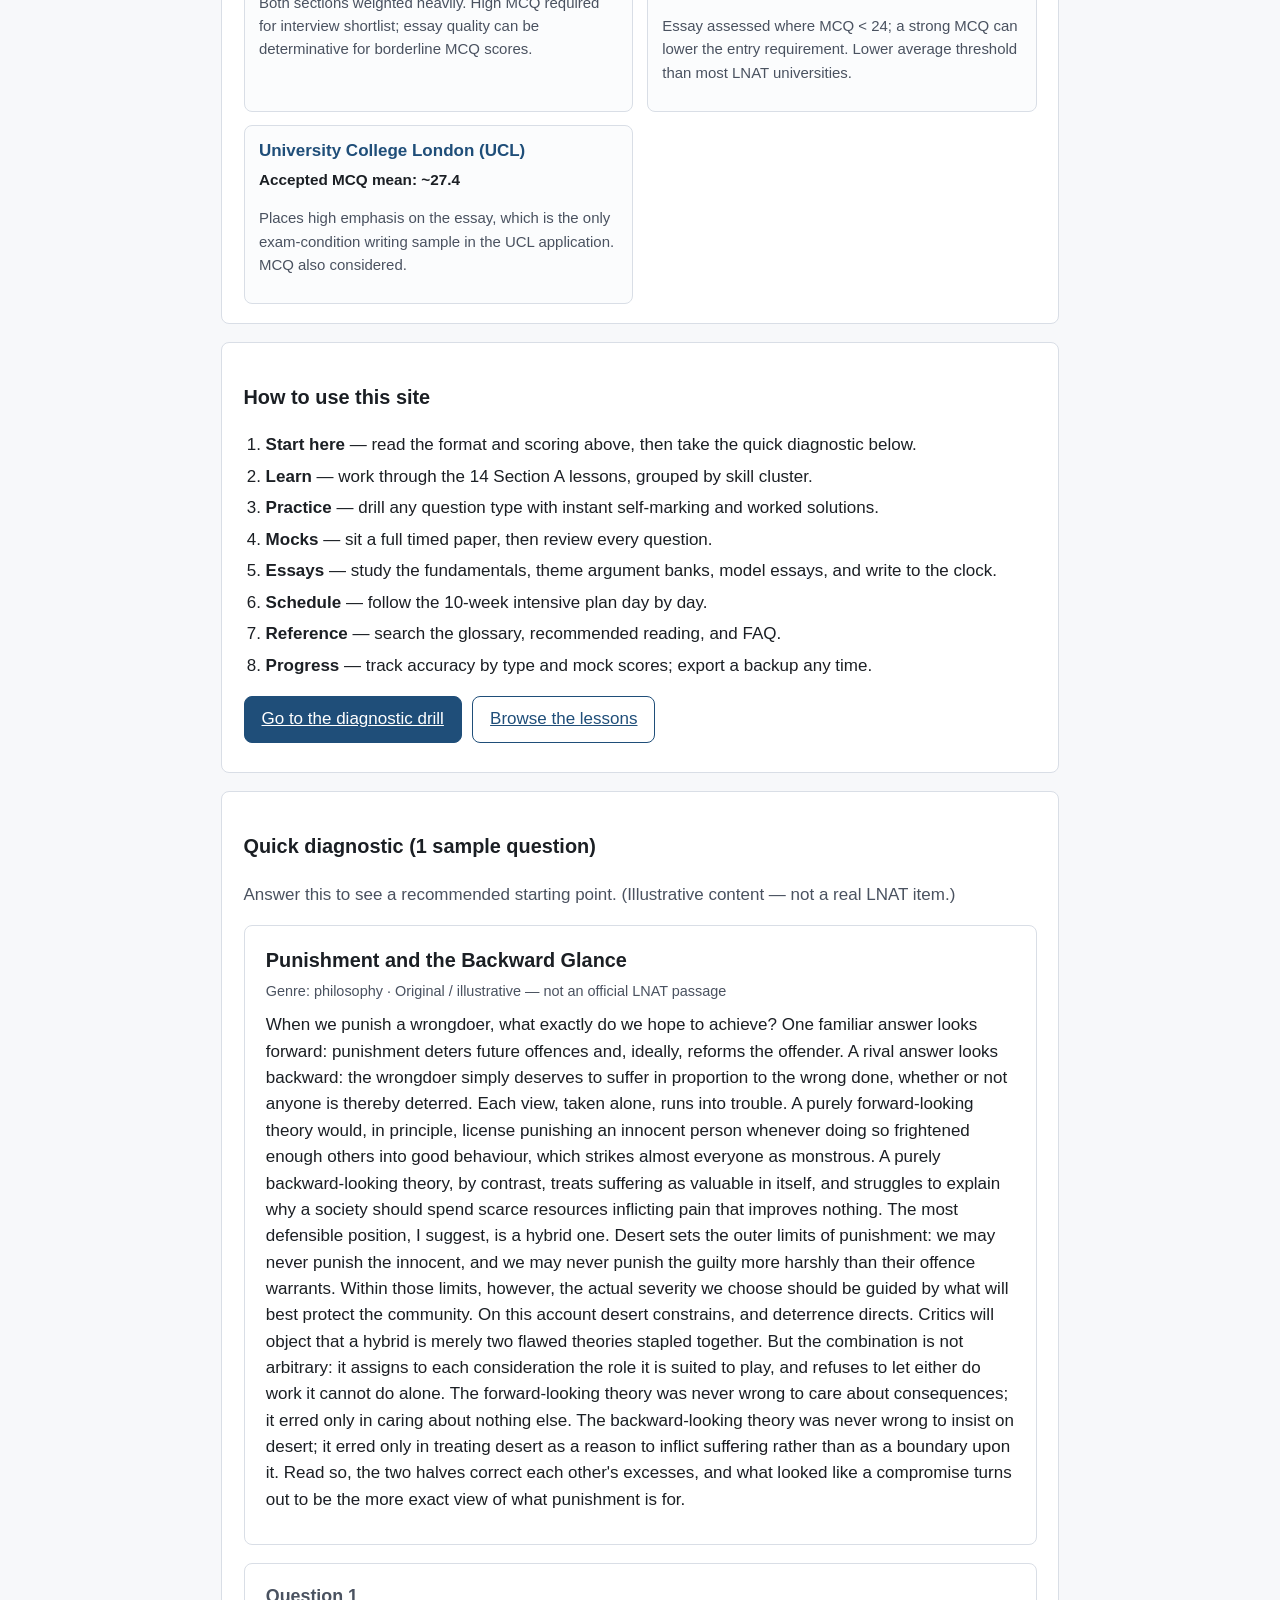
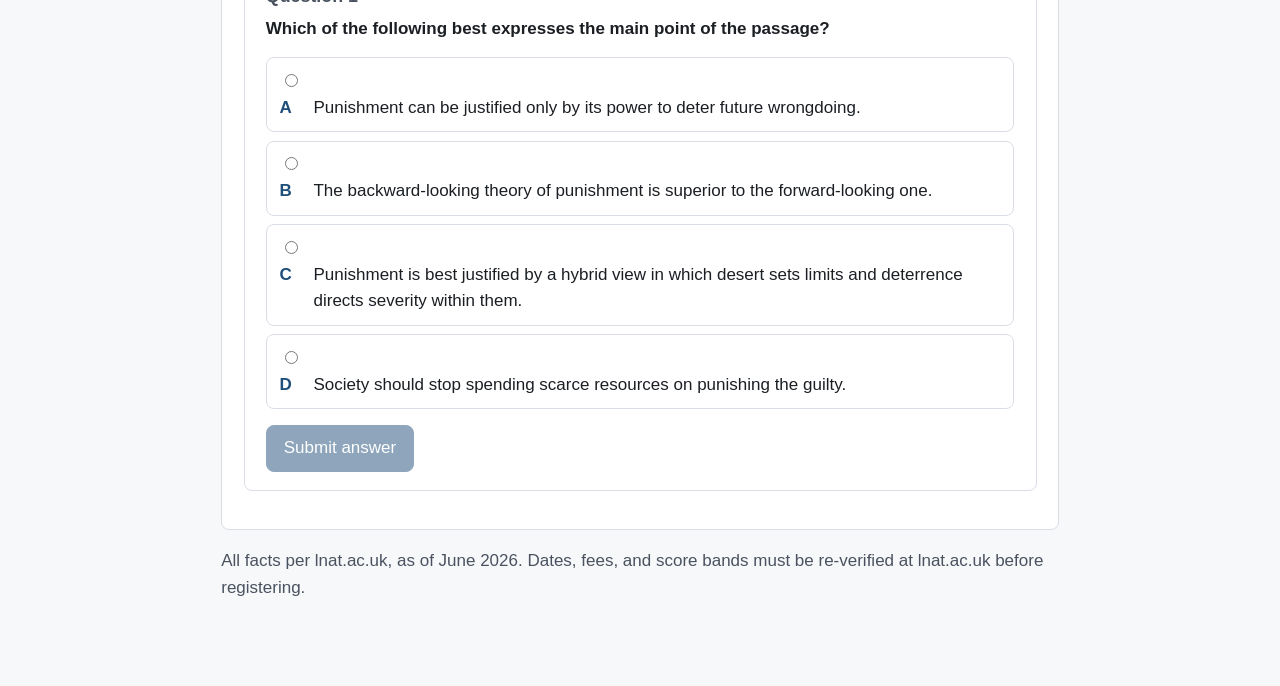
==== commit f0a3596f: "Add passage grouping, question palette, drill session UX, flashcards, and new content (mocks 6–7, dr" ====
--- a/index.html
+++ b/index.html
@@ -13,7 +13,8 @@
 
   <header class="site-top">
     <div class="wrap">
-      <h1 class="site-title">LNAT Study Site</h1>
+      <h1 class="site-title"><a href="#home" class="site-title-link">LNAT Study Site</a></h1>
+      <p class="site-dedication">Designed for Yoo Jung</p>
       <p class="site-subtitle">Offline lessons, self-marking drills, timed mocks, and essay practice. All content is original / illustrative unless a source is cited.</p>
       <div id="site-header"><!-- nav injected by nav.js --></div>
     </div>
@@ -123,14 +124,18 @@
           <button type="submit" class="btn btn-primary" id="practice-start">Start drill</button>
         </div>
       </form>
+      <div class="drill-session-bar">
+        <button type="button" class="btn" id="practice-new" hidden>New drill</button>
+        <p id="practice-progress" class="drill-progress" aria-live="polite" hidden></p>
+      </div>
       <p id="practice-status" class="muted" aria-live="polite"></p>
-      <div id="practice-questions"><!-- drill questions injected --></div>
+      <div id="practice-questions"><!-- drill questions injected (grouped by passage) --></div>
     </section>
 
     <!-- ============================ MOCKS ============================ -->
     <section data-view-panel="mocks" aria-labelledby="mocks-h" hidden>
       <h2 id="mocks-h">Mocks</h2>
-      <p class="muted">Five full timed papers. Each is Section A (42 questions, 95 minutes, no negative marking) followed by Section B (one essay from three prompts, 40 minutes). After Section A you get a score out of 42 with a band label and a per-type breakdown, and you can review every question with its rationale.</p>
+      <p class="muted">Seven full timed papers. Each is Section A (42 questions, 95 minutes, no negative marking) followed by Section B (one essay from three prompts, 40 minutes). After Section A you get a score out of 42 with a band label and a per-type breakdown, and you can review every question with its rationale.</p>
       <div id="mock-list"><!-- mock cards injected --></div>
 
       <div id="mock-runner" hidden>
@@ -144,7 +149,8 @@
             <button type="button" id="mock-quit" class="btn">Quit mock</button>
           </div>
         </div>
-        <div id="mock-questions"><!-- Section A questions injected --></div>
+        <nav id="mock-palette" class="mock-palette" aria-label="Question navigator" hidden><!-- numbered palette injected --></nav>
+        <div id="mock-questions"><!-- Section A questions injected (grouped by passage) --></div>
         <div id="mock-essay" hidden><!-- Section B injected --></div>
         <div id="mock-report" aria-live="polite"><!-- score report injected --></div>
       </div>
@@ -234,6 +240,7 @@
 
       <div class="subtabs" role="tablist" aria-label="Reference sections">
         <button type="button" class="subtab" role="tab" data-ref-tab="glossary" aria-selected="true">Glossary</button>
+        <button type="button" class="subtab" role="tab" data-ref-tab="flashcards" aria-selected="false">Flashcards</button>
         <button type="button" class="subtab" role="tab" data-ref-tab="reading" aria-selected="false">Recommended reading</button>
         <button type="button" class="subtab" role="tab" data-ref-tab="faq" aria-selected="false">FAQ</button>
       </div>
@@ -247,6 +254,11 @@
         </div>
         <p id="glossary-count" class="muted" aria-live="polite"></p>
         <dl id="glossary-list"><!-- glossary injected --></dl>
+      </div>
+
+      <div class="subtab-panel" data-ref-panel="flashcards" hidden>
+        <p class="muted">Flip through the glossary as flashcards. Click the card (or press Space) to reveal the definition, then mark <strong>Got it</strong> or <strong>Review again</strong>. Cards you mark for review come back at the end. Use the arrow keys or Enter to move on.</p>
+        <div id="flashcards"><!-- flashcard trainer injected --></div>
       </div>
 
       <div class="subtab-panel" data-ref-panel="reading" hidden>
@@ -311,11 +323,14 @@
   <script src="data/questions/drill-b.js"></script>
   <script src="data/questions/drill-c.js"></script>
   <script src="data/questions/drill-d.js"></script>
+  <script src="data/questions/drill-e.js"></script>
   <script src="data/mocks/mock-01.js"></script>
   <script src="data/mocks/mock-02.js"></script>
   <script src="data/mocks/mock-03.js"></script>
   <script src="data/mocks/mock-04.js"></script>
   <script src="data/mocks/mock-05.js"></script>
+  <script src="data/mocks/mock-06.js"></script>
+  <script src="data/mocks/mock-07.js"></script>
   <!-- Section B: fundamentals (canonical prompt-601..609) before themes -->
   <script src="data/essays/fundamentals.js"></script>
   <script src="data/essays/theme-lawjustice.js"></script>
@@ -324,9 +339,12 @@
   <script src="data/essays/theme-ethics.js"></script>
   <script src="data/essays/theme-politics.js"></script>
   <script src="data/essays/theme-mediatech.js"></script>
+  <!-- Section B supplements: 7-criterion rubric, 40-min countdown, fresh prompts + model essays -->
+  <script src="data/essays/supplements.js"></script>
   <!-- Auxiliary singletons -->
   <script src="data/lessons/lessons-a.js"></script>
   <script src="data/lessons/lessons-b.js"></script>
+  <script src="data/lessons/lessons-c.js"></script>
   <script src="data/schedule.js"></script>
   <script src="data/reference.js"></script>
 
--- a/assets/css/styles.css
+++ b/assets/css/styles.css
@@ -62,7 +62,22 @@
 }
 .site-top .wrap { max-width: var(--maxw); margin: 0 auto; padding: 1rem 1.25rem; }
 .site-title { margin: 0; font-size: 1.4rem; color: var(--accent); }
+.site-title-link { color: inherit; text-decoration: none; }
+.site-title-link:hover { text-decoration: underline; }
+/* Understated personal dedication line under the title. */
+.site-dedication {
+  margin: 0.15rem 0 0;
+  color: var(--ink-soft);
+  font-size: 0.82rem;
+  font-style: italic;
+  letter-spacing: 0.02em;
+}
 .site-subtitle { margin: 0.25rem 0 0; color: var(--ink-soft); font-size: 0.95rem; }
+
+/* On narrow phones, hide the long subtitle so content isn't pushed down. */
+@media (max-width: 400px) {
+  .site-subtitle { display: none; }
+}
 
 /* Navigation */
 .site-nav { margin-top: 0.75rem; }
@@ -320,15 +335,65 @@
   padding: 0.9rem 1.1rem; margin-bottom: 0.8rem;
 }
 .mock-card h3 { margin: 0 0 0.2rem; }
+.mock-card .btn { white-space: nowrap; }
+/* Last-attempt badge on a mock card. */
+.mock-last-attempt {
+  margin: 0.4rem 0 0; font-size: 0.85rem;
+  display: inline-block; padding: 0.15rem 0.55rem;
+  background: #eef2f7; border: 1px solid var(--line); border-radius: 999px;
+}
+.mock-last-label { color: var(--ink-soft); }
 .runner-bar {
   display: flex; align-items: center; justify-content: space-between; gap: 1rem;
-  position: sticky; top: 0; z-index: 5;
+  position: sticky; top: 0; z-index: 6;
   background: var(--surface); border: 1px solid var(--line); border-radius: var(--radius);
   padding: 0.7rem 1rem; margin-bottom: 1rem;
 }
 .runner-bar h3 { margin: 0; }
 .runner-bar-right { display: flex; align-items: center; gap: 0.8rem; }
 .section-end-btn { margin-top: 0.5rem; }
+.section-b-btn { margin: 0.3rem 0; }
+
+/* Mock question navigator (palette): compact numbered grid, sticky under the bar. */
+.mock-palette {
+  position: sticky; top: 4.2rem; z-index: 5;
+  background: var(--surface); border: 1px solid var(--line); border-radius: var(--radius);
+  padding: 0.5rem 0.6rem; margin-bottom: 1rem;
+  max-height: 22vh; overflow: auto;
+}
+.palette-grid {
+  display: grid; grid-template-columns: repeat(auto-fill, minmax(2.1rem, 1fr));
+  gap: 0.3rem;
+}
+.palette-cell {
+  font: inherit; font-size: 0.85rem; font-variant-numeric: tabular-nums;
+  cursor: pointer; min-height: 2.1rem; padding: 0.2rem 0;
+  border: 1px solid var(--line); border-radius: var(--radius);
+  background: #fff; color: var(--ink-soft); font-weight: 600;
+}
+.palette-cell:hover { background: #eef2f7; color: var(--accent); }
+/* Answered cells: filled navy + check, not colour-only (AC-Q8 parity). */
+.palette-cell.is-answered {
+  background: var(--accent); color: var(--accent-ink); border-color: var(--accent);
+}
+.palette-cell.is-answered::after { content: " ✓"; font-size: 0.7rem; }
+@media (max-width: 560px) {
+  .mock-palette { top: 3.6rem; max-height: 26vh; }
+  .palette-grid { grid-template-columns: repeat(auto-fill, minmax(1.9rem, 1fr)); }
+  .palette-cell { min-height: 1.9rem; font-size: 0.8rem; }
+}
+
+/* Passage grouping: one passage panel, its questions beneath it. */
+.passage-group { margin-bottom: 1.4rem; }
+.passage-group-questions { display: block; }
+
+/* Drill session bar: New-drill button + running "N of M" indicator. */
+.drill-session-bar { display: flex; flex-wrap: wrap; align-items: center; gap: 0.8rem; margin: 0.2rem 0 0.6rem; }
+.drill-progress {
+  margin: 0; font-weight: 600; color: var(--accent);
+  font-variant-numeric: tabular-nums;
+}
+.drill-next { margin-top: 0.9rem; }
 
 /* Sub-tabs */
 .subtabs { display: flex; flex-wrap: wrap; gap: 0.25rem; border-bottom: 2px solid var(--line); margin-bottom: 1rem; }
@@ -419,9 +484,56 @@
 .acc-fill { display: inline-block; height: 0.7rem; background: var(--accent); border-radius: 999px; min-width: 2px; }
 .acc-label { font-variant-numeric: tabular-nums; font-weight: 600; font-size: 0.85rem; }
 
+/* Progress: weakest-type "Focus here" callout + flagged rows */
+.focus-callout { margin: 0 0 0.8rem; }
+.focus-row td { background: var(--warn-bg); }
+.focus-tag {
+  display: inline-block; margin-left: 0.5rem;
+  font-size: 0.7rem; font-weight: 700; letter-spacing: 0.02em;
+  padding: 0.05rem 0.45rem; border-radius: 999px;
+  color: #7a4a00; background: #fff; border: 1px solid var(--warn-line);
+}
+
+/* Learn: read-state in the lesson index (check + mute, not colour-only) */
+.lesson-link.is-read { color: var(--ink-soft); }
+.lesson-link.is-read::before {
+  content: "✓ "; color: var(--correct); font-weight: 700;
+}
+.lesson-link.is-read[aria-current="true"] { color: var(--accent-ink); }
+.lesson-link.is-read[aria-current="true"]::before { color: var(--accent-ink); }
+
+/* Learn: previous / next footer under an open lesson */
+.lesson-nav {
+  display: flex; align-items: center; justify-content: space-between; gap: 0.8rem;
+  margin-top: 1rem; border-top: 1px solid var(--line); padding-top: 0.8rem;
+}
+.lesson-nav .btn:disabled { opacity: 0.45; cursor: not-allowed; }
+.lesson-nav-pos { font-variant-numeric: tabular-nums; }
+
+/* Reference: vocabulary flashcards */
+.flashcard-counter { margin: 0 0 0.6rem; font-variant-numeric: tabular-nums; }
+.flashcard {
+  display: flex; flex-direction: column; align-items: center; justify-content: center;
+  gap: 0.6rem; width: 100%; min-height: 12rem; text-align: center; cursor: pointer;
+  font: inherit; color: var(--ink);
+  background: var(--surface); border: 1px solid var(--line);
+  border-left: 5px solid var(--accent); border-radius: var(--radius);
+  padding: 1.5rem 1.25rem; transition: background 0.1s ease;
+}
+.flashcard:hover { background: #f3f5f8; }
+.flashcard.is-flipped { border-left-color: var(--correct); background: #fbfdfb; }
+.flashcard-face-tag {
+  font-size: 0.72rem; font-weight: 700; text-transform: uppercase; letter-spacing: 0.05em;
+  color: var(--ink-soft);
+}
+.flashcard-text { font-size: 1.25rem; font-weight: 600; line-height: 1.4; }
+.flashcard.is-flipped .flashcard-text { font-size: 1.05rem; font-weight: 400; color: var(--ink); }
+.flashcard-judge { margin-top: 0.6rem; }
+.flashcard-done { margin-top: 0.8rem; }
+
 /* Print stylesheet */
 @media print {
-  .site-nav, .storage-banner, .btn, .submit-answer, .controls-row, .filter-bar, .subtabs, .runner-bar { display: none !important; }
+  .site-nav, .storage-banner, .btn, .submit-answer, .controls-row, .filter-bar, .subtabs, .runner-bar, .mock-palette, .drill-session-bar, .lesson-nav, .flashcard-judge { display: none !important; }
   body { background: #fff; }
   .passage-panel, .question-card, .score-report, .lesson-article, .essay-card { border-color: #000; }
 }
